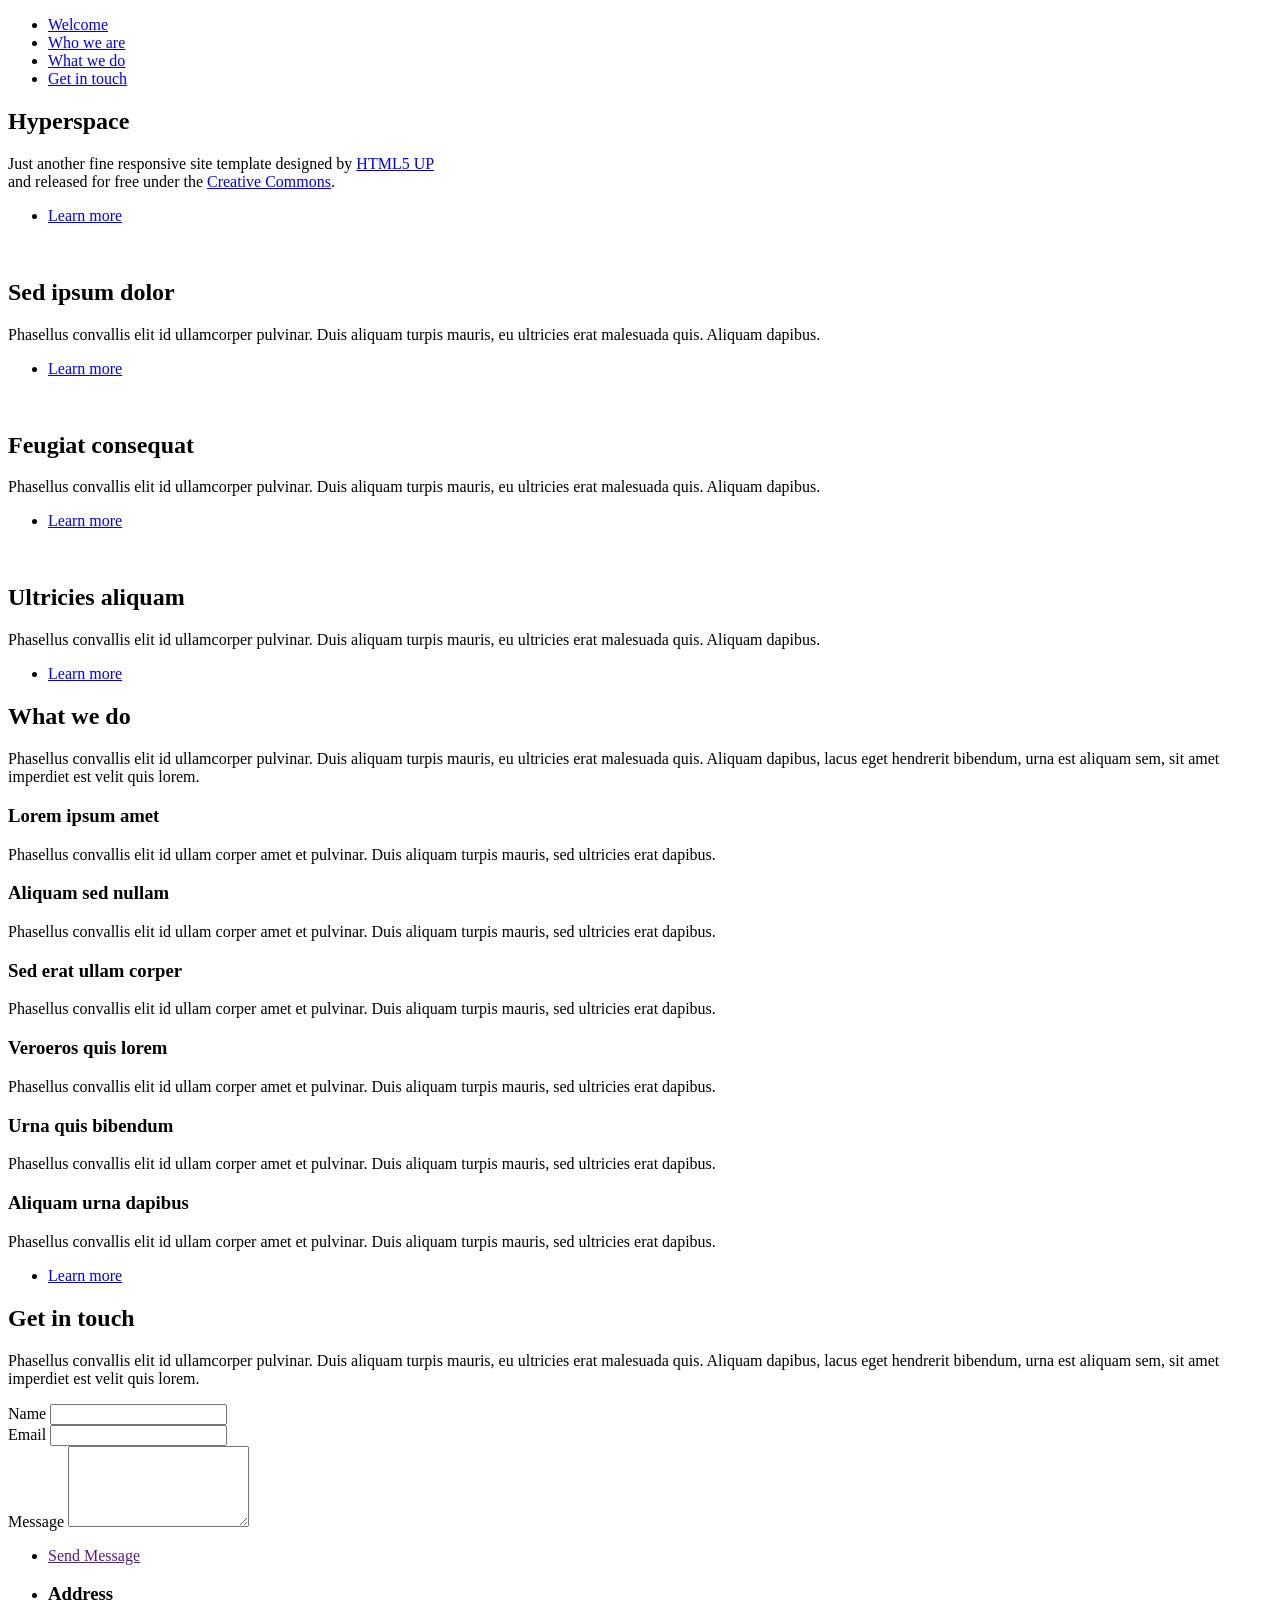
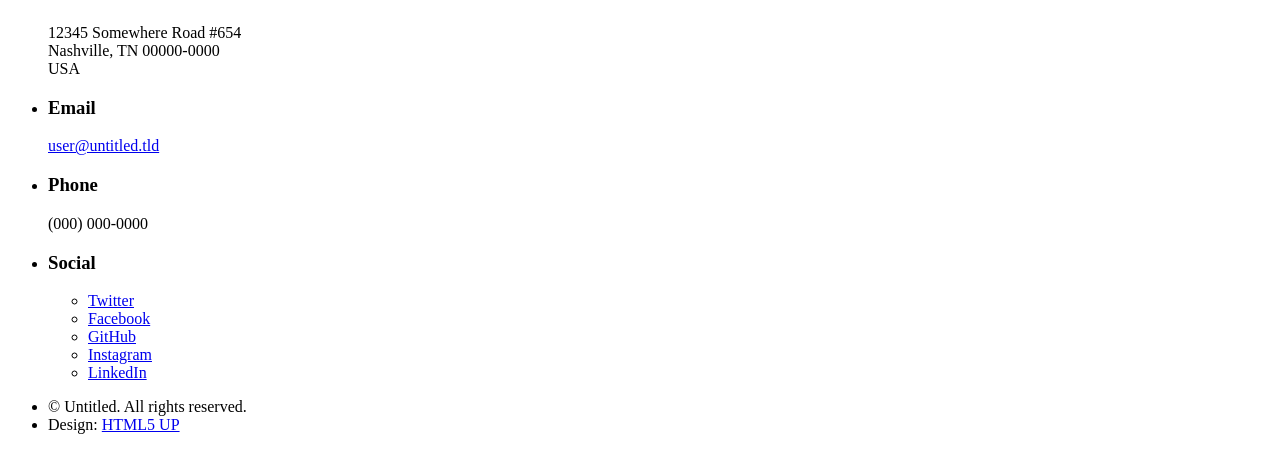
==== index.html @ 4c48b194 "Add files via upload" ====
<!DOCTYPE HTML>
<!--
	Hyperspace by HTML5 UP
	html5up.net | @ajlkn
	Free for personal and commercial use under the CCA 3.0 license (html5up.net/license)
-->
<html>
	<head>
		<title>Hyperspace by HTML5 UP</title>
		<meta charset="utf-8" />
		<meta name="viewport" content="width=device-width, initial-scale=1, user-scalable=no" />
		<link rel="stylesheet" href="assets/css/main.css" />
		<noscript><link rel="stylesheet" href="assets/css/noscript.css" /></noscript>
	</head>
	<body class="is-preload">

		<!-- Sidebar -->
			<section id="sidebar">
				<div class="inner">
					<nav>
						<ul>
							<li><a href="#intro">Welcome</a></li>
							<li><a href="#one">Who we are</a></li>
							<li><a href="#two">What we do</a></li>
							<li><a href="#three">Get in touch</a></li>
						</ul>
					</nav>
				</div>
			</section>

		<!-- Wrapper -->
			<div id="wrapper">

				<!-- Intro -->
					<section id="intro" class="wrapper style1 fullscreen fade-up">
						<div class="inner">
							<h1>Hyperspace</h1>
							<p>Just another fine responsive site template designed by <a href="http://html5up.net">HTML5 UP</a><br />
							and released for free under the <a href="http://html5up.net/license">Creative Commons</a>.</p>
							<ul class="actions">
								<li><a href="#one" class="button scrolly">Learn more</a></li>
							</ul>
						</div>
					</section>

				<!-- One -->
					<section id="one" class="wrapper style2 spotlights">
						<section>
							<a href="#" class="image"><img src="images/pic01.jpg" alt="" data-position="center center" /></a>
							<div class="content">
								<div class="inner">
									<h2>Sed ipsum dolor</h2>
									<p>Phasellus convallis elit id ullamcorper pulvinar. Duis aliquam turpis mauris, eu ultricies erat malesuada quis. Aliquam dapibus.</p>
									<ul class="actions">
										<li><a href="generic.html" class="button">Learn more</a></li>
									</ul>
								</div>
							</div>
						</section>
						<section>
							<a href="#" class="image"><img src="images/pic02.jpg" alt="" data-position="top center" /></a>
							<div class="content">
								<div class="inner">
									<h2>Feugiat consequat</h2>
									<p>Phasellus convallis elit id ullamcorper pulvinar. Duis aliquam turpis mauris, eu ultricies erat malesuada quis. Aliquam dapibus.</p>
									<ul class="actions">
										<li><a href="generic.html" class="button">Learn more</a></li>
									</ul>
								</div>
							</div>
						</section>
						<section>
							<a href="#" class="image"><img src="images/pic03.jpg" alt="" data-position="25% 25%" /></a>
							<div class="content">
								<div class="inner">
									<h2>Ultricies aliquam</h2>
									<p>Phasellus convallis elit id ullamcorper pulvinar. Duis aliquam turpis mauris, eu ultricies erat malesuada quis. Aliquam dapibus.</p>
									<ul class="actions">
										<li><a href="generic.html" class="button">Learn more</a></li>
									</ul>
								</div>
							</div>
						</section>
					</section>

				<!-- Two -->
					<section id="two" class="wrapper style3 fade-up">
						<div class="inner">
							<h2>What we do</h2>
							<p>Phasellus convallis elit id ullamcorper pulvinar. Duis aliquam turpis mauris, eu ultricies erat malesuada quis. Aliquam dapibus, lacus eget hendrerit bibendum, urna est aliquam sem, sit amet imperdiet est velit quis lorem.</p>
							<div class="features">
								<section>
									<span class="icon solid major fa-code"></span>
									<h3>Lorem ipsum amet</h3>
									<p>Phasellus convallis elit id ullam corper amet et pulvinar. Duis aliquam turpis mauris, sed ultricies erat dapibus.</p>
								</section>
								<section>
									<span class="icon solid major fa-lock"></span>
									<h3>Aliquam sed nullam</h3>
									<p>Phasellus convallis elit id ullam corper amet et pulvinar. Duis aliquam turpis mauris, sed ultricies erat dapibus.</p>
								</section>
								<section>
									<span class="icon solid major fa-cog"></span>
									<h3>Sed erat ullam corper</h3>
									<p>Phasellus convallis elit id ullam corper amet et pulvinar. Duis aliquam turpis mauris, sed ultricies erat dapibus.</p>
								</section>
								<section>
									<span class="icon solid major fa-desktop"></span>
									<h3>Veroeros quis lorem</h3>
									<p>Phasellus convallis elit id ullam corper amet et pulvinar. Duis aliquam turpis mauris, sed ultricies erat dapibus.</p>
								</section>
								<section>
									<span class="icon solid major fa-link"></span>
									<h3>Urna quis bibendum</h3>
									<p>Phasellus convallis elit id ullam corper amet et pulvinar. Duis aliquam turpis mauris, sed ultricies erat dapibus.</p>
								</section>
								<section>
									<span class="icon major fa-gem"></span>
									<h3>Aliquam urna dapibus</h3>
									<p>Phasellus convallis elit id ullam corper amet et pulvinar. Duis aliquam turpis mauris, sed ultricies erat dapibus.</p>
								</section>
							</div>
							<ul class="actions">
								<li><a href="generic.html" class="button">Learn more</a></li>
							</ul>
						</div>
					</section>

				<!-- Three -->
					<section id="three" class="wrapper style1 fade-up">
						<div class="inner">
							<h2>Get in touch</h2>
							<p>Phasellus convallis elit id ullamcorper pulvinar. Duis aliquam turpis mauris, eu ultricies erat malesuada quis. Aliquam dapibus, lacus eget hendrerit bibendum, urna est aliquam sem, sit amet imperdiet est velit quis lorem.</p>
							<div class="split style1">
								<section>
									<form method="post" action="#">
										<div class="fields">
											<div class="field half">
												<label for="name">Name</label>
												<input type="text" name="name" id="name" />
											</div>
											<div class="field half">
												<label for="email">Email</label>
												<input type="text" name="email" id="email" />
											</div>
											<div class="field">
												<label for="message">Message</label>
												<textarea name="message" id="message" rows="5"></textarea>
											</div>
										</div>
										<ul class="actions">
											<li><a href="" class="button submit">Send Message</a></li>
										</ul>
									</form>
								</section>
								<section>
									<ul class="contact">
										<li>
											<h3>Address</h3>
											<span>12345 Somewhere Road #654<br />
											Nashville, TN 00000-0000<br />
											USA</span>
										</li>
										<li>
											<h3>Email</h3>
											<a href="#">user@untitled.tld</a>
										</li>
										<li>
											<h3>Phone</h3>
											<span>(000) 000-0000</span>
										</li>
										<li>
											<h3>Social</h3>
											<ul class="icons">
												<li><a href="#" class="icon brands fa-twitter"><span class="label">Twitter</span></a></li>
												<li><a href="#" class="icon brands fa-facebook-f"><span class="label">Facebook</span></a></li>
												<li><a href="#" class="icon brands fa-github"><span class="label">GitHub</span></a></li>
												<li><a href="#" class="icon brands fa-instagram"><span class="label">Instagram</span></a></li>
												<li><a href="#" class="icon brands fa-linkedin-in"><span class="label">LinkedIn</span></a></li>
											</ul>
										</li>
									</ul>
								</section>
							</div>
						</div>
					</section>

			</div>

		<!-- Footer -->
			<footer id="footer" class="wrapper style1-alt">
				<div class="inner">
					<ul class="menu">
						<li>&copy; Untitled. All rights reserved.</li><li>Design: <a href="http://html5up.net">HTML5 UP</a></li>
					</ul>
				</div>
			</footer>

		<!-- Scripts -->
			<script src="assets/js/jquery.min.js"></script>
			<script src="assets/js/jquery.scrollex.min.js"></script>
			<script src="assets/js/jquery.scrolly.min.js"></script>
			<script src="assets/js/browser.min.js"></script>
			<script src="assets/js/breakpoints.min.js"></script>
			<script src="assets/js/util.js"></script>
			<script src="assets/js/main.js"></script>

	</body>
</html>
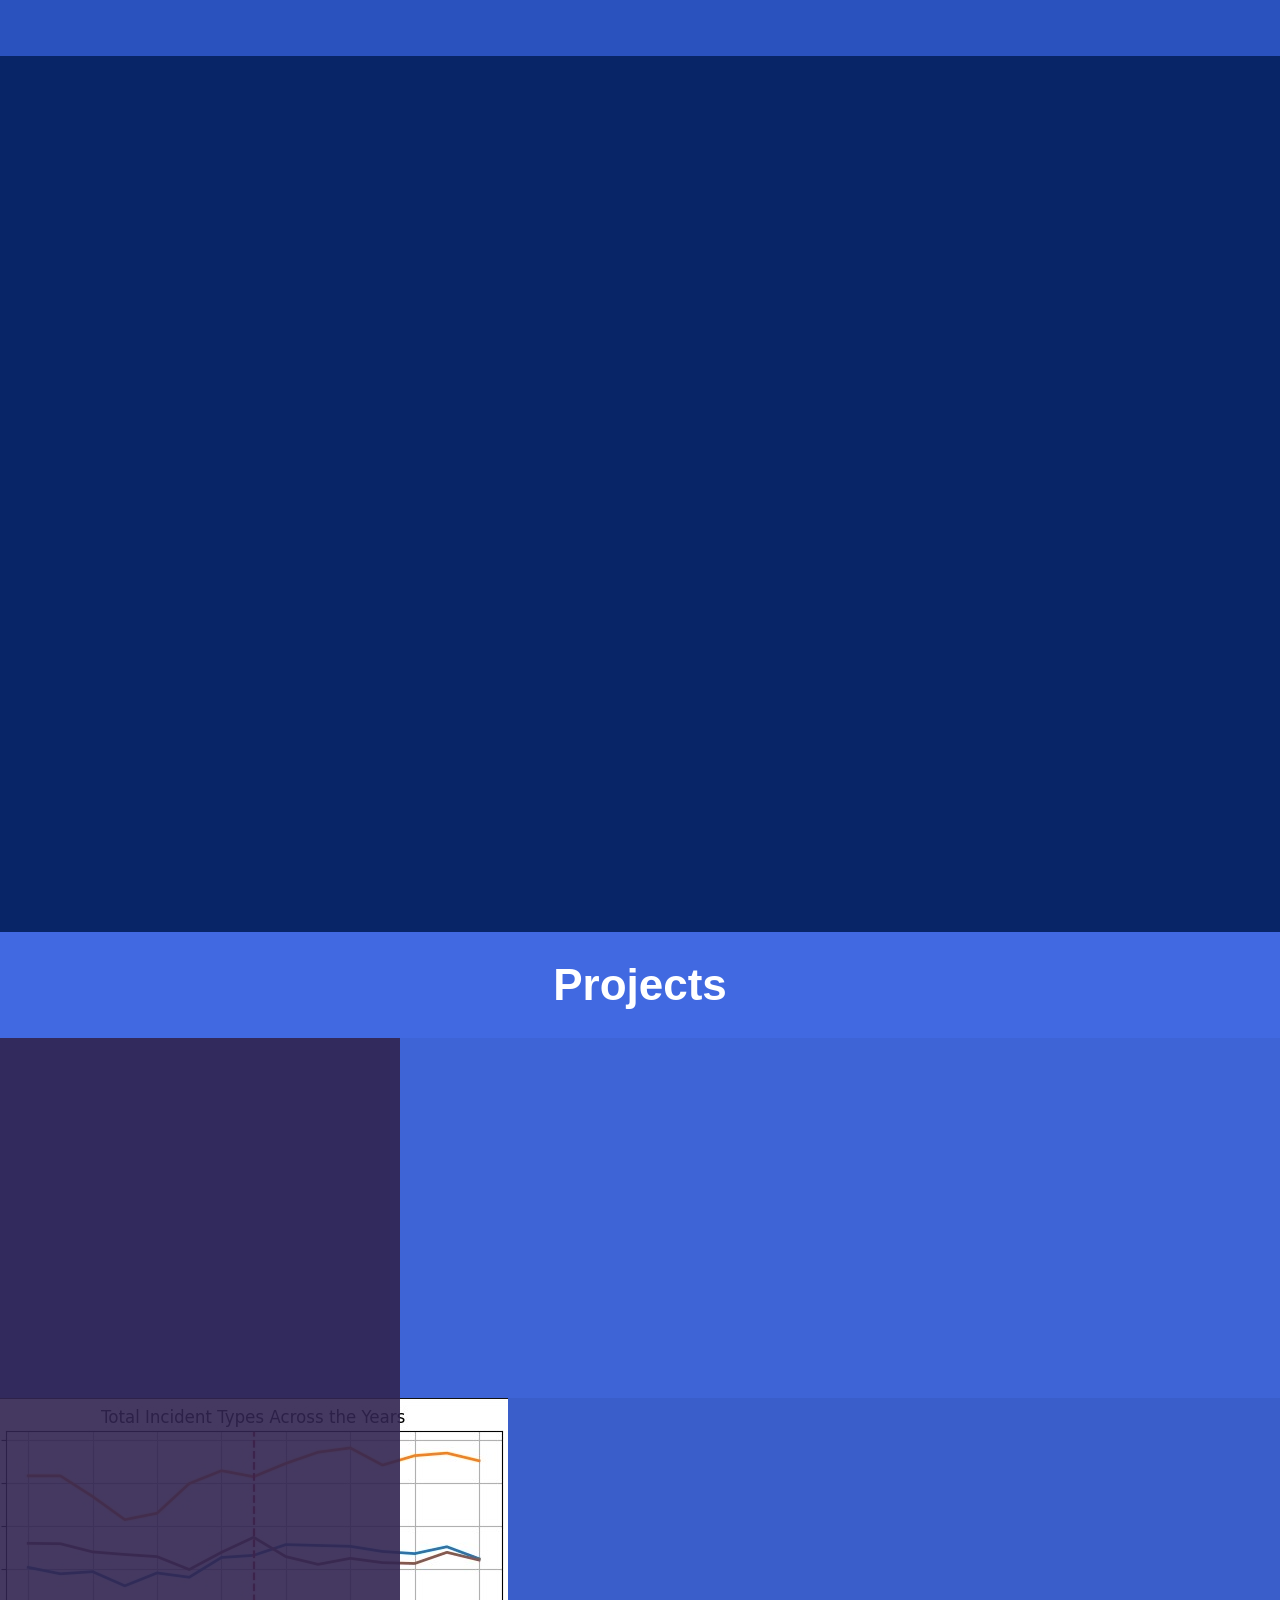
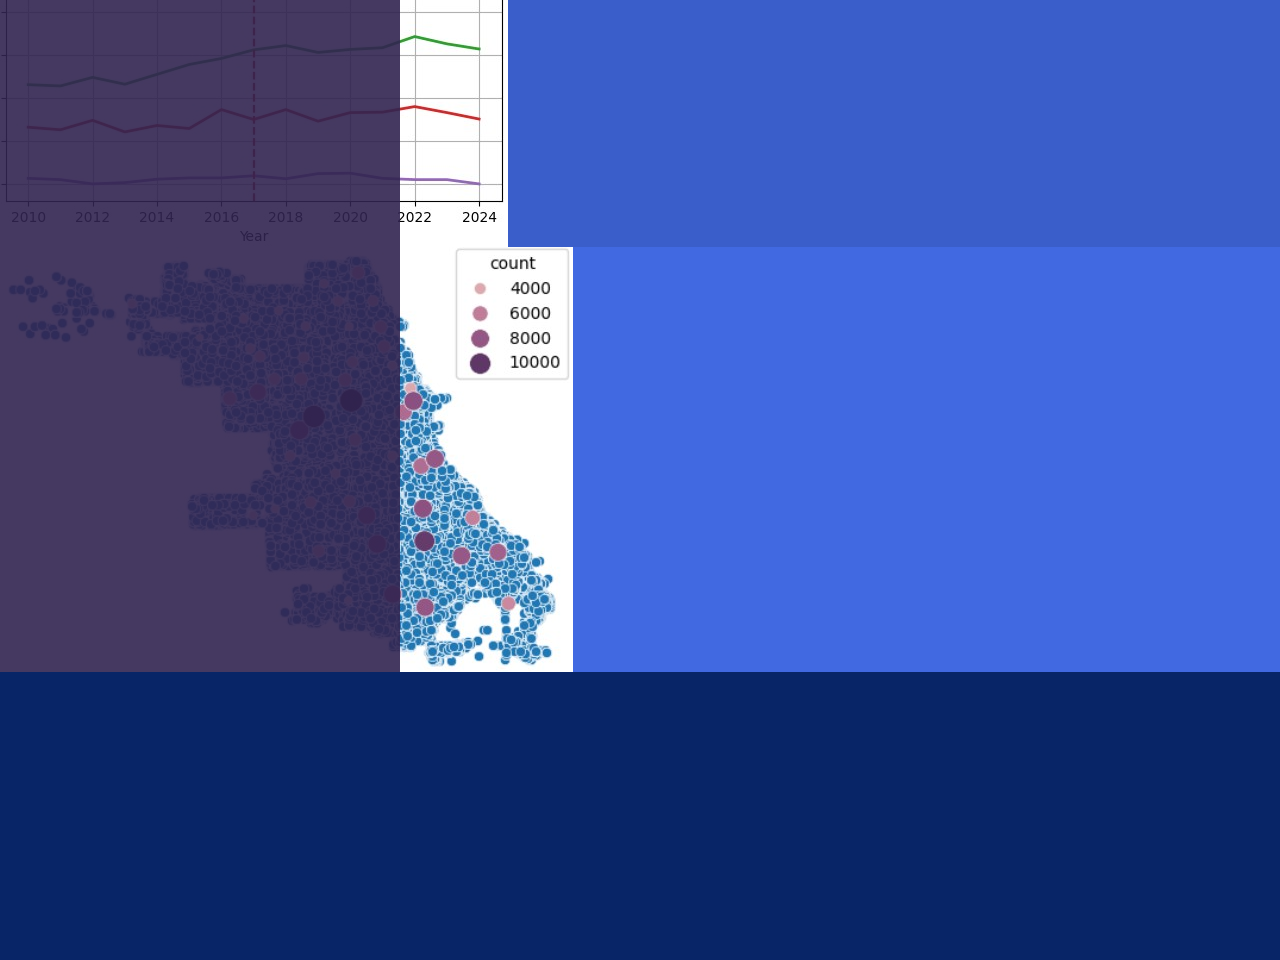
==== commit a4cb53a8: "version 1.0 - basic incomplete entries, finished with the overall layout and color scheme of the web" ====
--- a/index.html
+++ b/index.html
@@ -6,7 +6,7 @@
 -->
 <html>
 	<head>
-		<title>Hyperspace by HTML5 UP</title>
+		<title>Angel Moreno</title>
 		<meta charset="utf-8" />
 		<meta name="viewport" content="width=device-width, initial-scale=1, user-scalable=no" />
 		<link rel="stylesheet" href="assets/css/main.css" />
@@ -19,10 +19,9 @@
 				<div class="inner">
 					<nav>
 						<ul>
-							<li><a href="#intro">Welcome</a></li>
-							<li><a href="#one">Who we are</a></li>
-							<li><a href="#two">What we do</a></li>
-							<li><a href="#three">Get in touch</a></li>
+							<li><a href="#intro">About Me</a></li>
+							<li><a href="#one">Projects</a></li>
+							<li><a href="#three">Let's Connect!</a></li>
 						</ul>
 					</nav>
 				</div>
@@ -34,151 +33,80 @@
 				<!-- Intro -->
 					<section id="intro" class="wrapper style1 fullscreen fade-up">
 						<div class="inner">
-							<h1>Hyperspace</h1>
-							<p>Just another fine responsive site template designed by <a href="http://html5up.net">HTML5 UP</a><br />
-							and released for free under the <a href="http://html5up.net/license">Creative Commons</a>.</p>
+							<h1>Hello! I'm Angel Moreno.</h1>
+							<h2>Welcome to my page -- I am currently working on this website!</h2> 
+							<p>I am a current Sophomore studying statistics and computer science at the <b>University of Illinois at Urbana-Champaign</b>. 
+								Here, you can view my <b>past projects</b>, <b>ongoing work</b>, and more <b>about me</b>.
+							<br>To be frank, I decided to launch this website to push myself to work on projects in my free time, as well as for the fun of it. 
+								Nonetheless, this will be the centralized place where I keep all my data science related work.</br>
+							</p>
+							<h2>Why data science?</h2>
+							<p>
+								I first began coding during my Sophomore year of high school.
+								I greatly enjoyed the problem-solving aspect of things and watching my code execute line-by-line.
+								During my Junior year of high school, I explored a bit of website and game development, trying to find a field to hone into.
+								However, the first real step towards data science was during the summer of 2023, after I completed an introductory data science course at Discovery Partners Institute's Digital Scholar program.
+								I immediately became immersed in the decision-making aspect of data science, as well as the beautiful visualizations I was able to make with just a few lines of code.
+								Currently, I am a <b>research and development</b> intern at <b>Discovery Partners Institute</b> (full circle moment) working at the intersection of <b>public health</b> and <b>data science</b>. 
+								I have greatly enjoyed learning to think analytically and computationally about public health problems. 
+							</p>
 							<ul class="actions">
-								<li><a href="#one" class="button scrolly">Learn more</a></li>
+								<li><a href="#one" class="button scrolly">View Projects</a></li>
 							</ul>
 						</div>
 					</section>
 
 				<!-- One -->
 					<section id="one" class="wrapper style2 spotlights">
+						<h1 class="pprojects">Projects</h1>
 						<section>
 							<a href="#" class="image"><img src="images/pic01.jpg" alt="" data-position="center center" /></a>
 							<div class="content">
 								<div class="inner">
-									<h2>Sed ipsum dolor</h2>
-									<p>Phasellus convallis elit id ullamcorper pulvinar. Duis aliquam turpis mauris, eu ultricies erat malesuada quis. Aliquam dapibus.</p>
+									<h2>Migratory Bird Hotspot Analysis - Predictive Analytics</h2>
+									<p>Approaching H5N1 risk modeling.</p>
 									<ul class="actions">
-										<li><a href="generic.html" class="button">Learn more</a></li>
+										<li><a href="project_03.html" class="button">Learn more</a></li>
 									</ul>
 								</div>
 							</div>
 						</section>
 						<section>
-							<a href="#" class="image"><img src="images/pic02.jpg" alt="" data-position="top center" /></a>
+							<a href="#" class="image"><img src="images/crimes_over_years_proj2.jpg" alt="" data-position="top center" /></a>
 							<div class="content">
 								<div class="inner">
-									<h2>Feugiat consequat</h2>
-									<p>Phasellus convallis elit id ullamcorper pulvinar. Duis aliquam turpis mauris, eu ultricies erat malesuada quis. Aliquam dapibus.</p>
+									<h2>Chicago ShotSpotter Analysis - Hypothesis Testing</h2>
+									<p>A deeper dive into ShotSpotter technology effectiveness, from a 14-year time frame of crime data. </p>
 									<ul class="actions">
-										<li><a href="generic.html" class="button">Learn more</a></li>
+										<li><a href="project_02.html" class="button">Learn more</a></li>
 									</ul>
 								</div>
 							</div>
 						</section>
 						<section>
-							<a href="#" class="image"><img src="images/pic03.jpg" alt="" data-position="25% 25%" /></a>
+							<a href="project_01.html" class="image"><img src="images/chicago_crime_thumbnail.jpg" alt="" data-position="95%" /></a>
 							<div class="content">
 								<div class="inner">
-									<h2>Ultricies aliquam</h2>
-									<p>Phasellus convallis elit id ullamcorper pulvinar. Duis aliquam turpis mauris, eu ultricies erat malesuada quis. Aliquam dapibus.</p>
+									<h2>Chicago Crime - EDA & Hypothesis Testing</h2>
+									<p>Exploratory data analysis on a year-long time frame of Chicago crime data, in which I explore crime related temporal patterns and crime rate differences between geographic areas.</p>
 									<ul class="actions">
-										<li><a href="generic.html" class="button">Learn more</a></li>
+										<li><a href="project_01.html" class="button">Learn more</a></li>
 									</ul>
 								</div>
 							</div>
 						</section>
 					</section>
 
-				<!-- Two -->
-					<section id="two" class="wrapper style3 fade-up">
-						<div class="inner">
-							<h2>What we do</h2>
-							<p>Phasellus convallis elit id ullamcorper pulvinar. Duis aliquam turpis mauris, eu ultricies erat malesuada quis. Aliquam dapibus, lacus eget hendrerit bibendum, urna est aliquam sem, sit amet imperdiet est velit quis lorem.</p>
-							<div class="features">
-								<section>
-									<span class="icon solid major fa-code"></span>
-									<h3>Lorem ipsum amet</h3>
-									<p>Phasellus convallis elit id ullam corper amet et pulvinar. Duis aliquam turpis mauris, sed ultricies erat dapibus.</p>
-								</section>
-								<section>
-									<span class="icon solid major fa-lock"></span>
-									<h3>Aliquam sed nullam</h3>
-									<p>Phasellus convallis elit id ullam corper amet et pulvinar. Duis aliquam turpis mauris, sed ultricies erat dapibus.</p>
-								</section>
-								<section>
-									<span class="icon solid major fa-cog"></span>
-									<h3>Sed erat ullam corper</h3>
-									<p>Phasellus convallis elit id ullam corper amet et pulvinar. Duis aliquam turpis mauris, sed ultricies erat dapibus.</p>
-								</section>
-								<section>
-									<span class="icon solid major fa-desktop"></span>
-									<h3>Veroeros quis lorem</h3>
-									<p>Phasellus convallis elit id ullam corper amet et pulvinar. Duis aliquam turpis mauris, sed ultricies erat dapibus.</p>
-								</section>
-								<section>
-									<span class="icon solid major fa-link"></span>
-									<h3>Urna quis bibendum</h3>
-									<p>Phasellus convallis elit id ullam corper amet et pulvinar. Duis aliquam turpis mauris, sed ultricies erat dapibus.</p>
-								</section>
-								<section>
-									<span class="icon major fa-gem"></span>
-									<h3>Aliquam urna dapibus</h3>
-									<p>Phasellus convallis elit id ullam corper amet et pulvinar. Duis aliquam turpis mauris, sed ultricies erat dapibus.</p>
-								</section>
-							</div>
-							<ul class="actions">
-								<li><a href="generic.html" class="button">Learn more</a></li>
-							</ul>
-						</div>
-					</section>
-
-				<!-- Three -->
+				<!-- Three (just connect page) -->
 					<section id="three" class="wrapper style1 fade-up">
 						<div class="inner">
-							<h2>Get in touch</h2>
-							<p>Phasellus convallis elit id ullamcorper pulvinar. Duis aliquam turpis mauris, eu ultricies erat malesuada quis. Aliquam dapibus, lacus eget hendrerit bibendum, urna est aliquam sem, sit amet imperdiet est velit quis lorem.</p>
-							<div class="split style1">
+							<h2>Let's Connect!</h2>
+							<p>Feel free to connect with me on LinkedIn, or follow me on GitHub.</p>
+							<div>
 								<section>
-									<form method="post" action="#">
-										<div class="fields">
-											<div class="field half">
-												<label for="name">Name</label>
-												<input type="text" name="name" id="name" />
-											</div>
-											<div class="field half">
-												<label for="email">Email</label>
-												<input type="text" name="email" id="email" />
-											</div>
-											<div class="field">
-												<label for="message">Message</label>
-												<textarea name="message" id="message" rows="5"></textarea>
-											</div>
-										</div>
-										<ul class="actions">
-											<li><a href="" class="button submit">Send Message</a></li>
-										</ul>
-									</form>
-								</section>
-								<section>
-									<ul class="contact">
-										<li>
-											<h3>Address</h3>
-											<span>12345 Somewhere Road #654<br />
-											Nashville, TN 00000-0000<br />
-											USA</span>
-										</li>
-										<li>
-											<h3>Email</h3>
-											<a href="#">user@untitled.tld</a>
-										</li>
-										<li>
-											<h3>Phone</h3>
-											<span>(000) 000-0000</span>
-										</li>
-										<li>
-											<h3>Social</h3>
-											<ul class="icons">
-												<li><a href="#" class="icon brands fa-twitter"><span class="label">Twitter</span></a></li>
-												<li><a href="#" class="icon brands fa-facebook-f"><span class="label">Facebook</span></a></li>
-												<li><a href="#" class="icon brands fa-github"><span class="label">GitHub</span></a></li>
-												<li><a href="#" class="icon brands fa-instagram"><span class="label">Instagram</span></a></li>
-												<li><a href="#" class="icon brands fa-linkedin-in"><span class="label">LinkedIn</span></a></li>
-											</ul>
-										</li>
+									<ul class="icons">
+										<li><a href="https://github.com/Amoreno73" class="icon brands fa-github"><span class="label">GitHub</span></a></li>
+										<li><a href="https://www.linkedin.com/in/angel-moreno-ba1252282/" class="icon brands fa-linkedin-in"><span class="label">LinkedIn</span></a></li>
 									</ul>
 								</section>
 							</div>
@@ -186,15 +114,6 @@
 					</section>
 
 			</div>
-
-		<!-- Footer -->
-			<footer id="footer" class="wrapper style1-alt">
-				<div class="inner">
-					<ul class="menu">
-						<li>&copy; Untitled. All rights reserved.</li><li>Design: <a href="http://html5up.net">HTML5 UP</a></li>
-					</ul>
-				</div>
-			</footer>
 
 		<!-- Scripts -->
 			<script src="assets/js/jquery.min.js"></script>
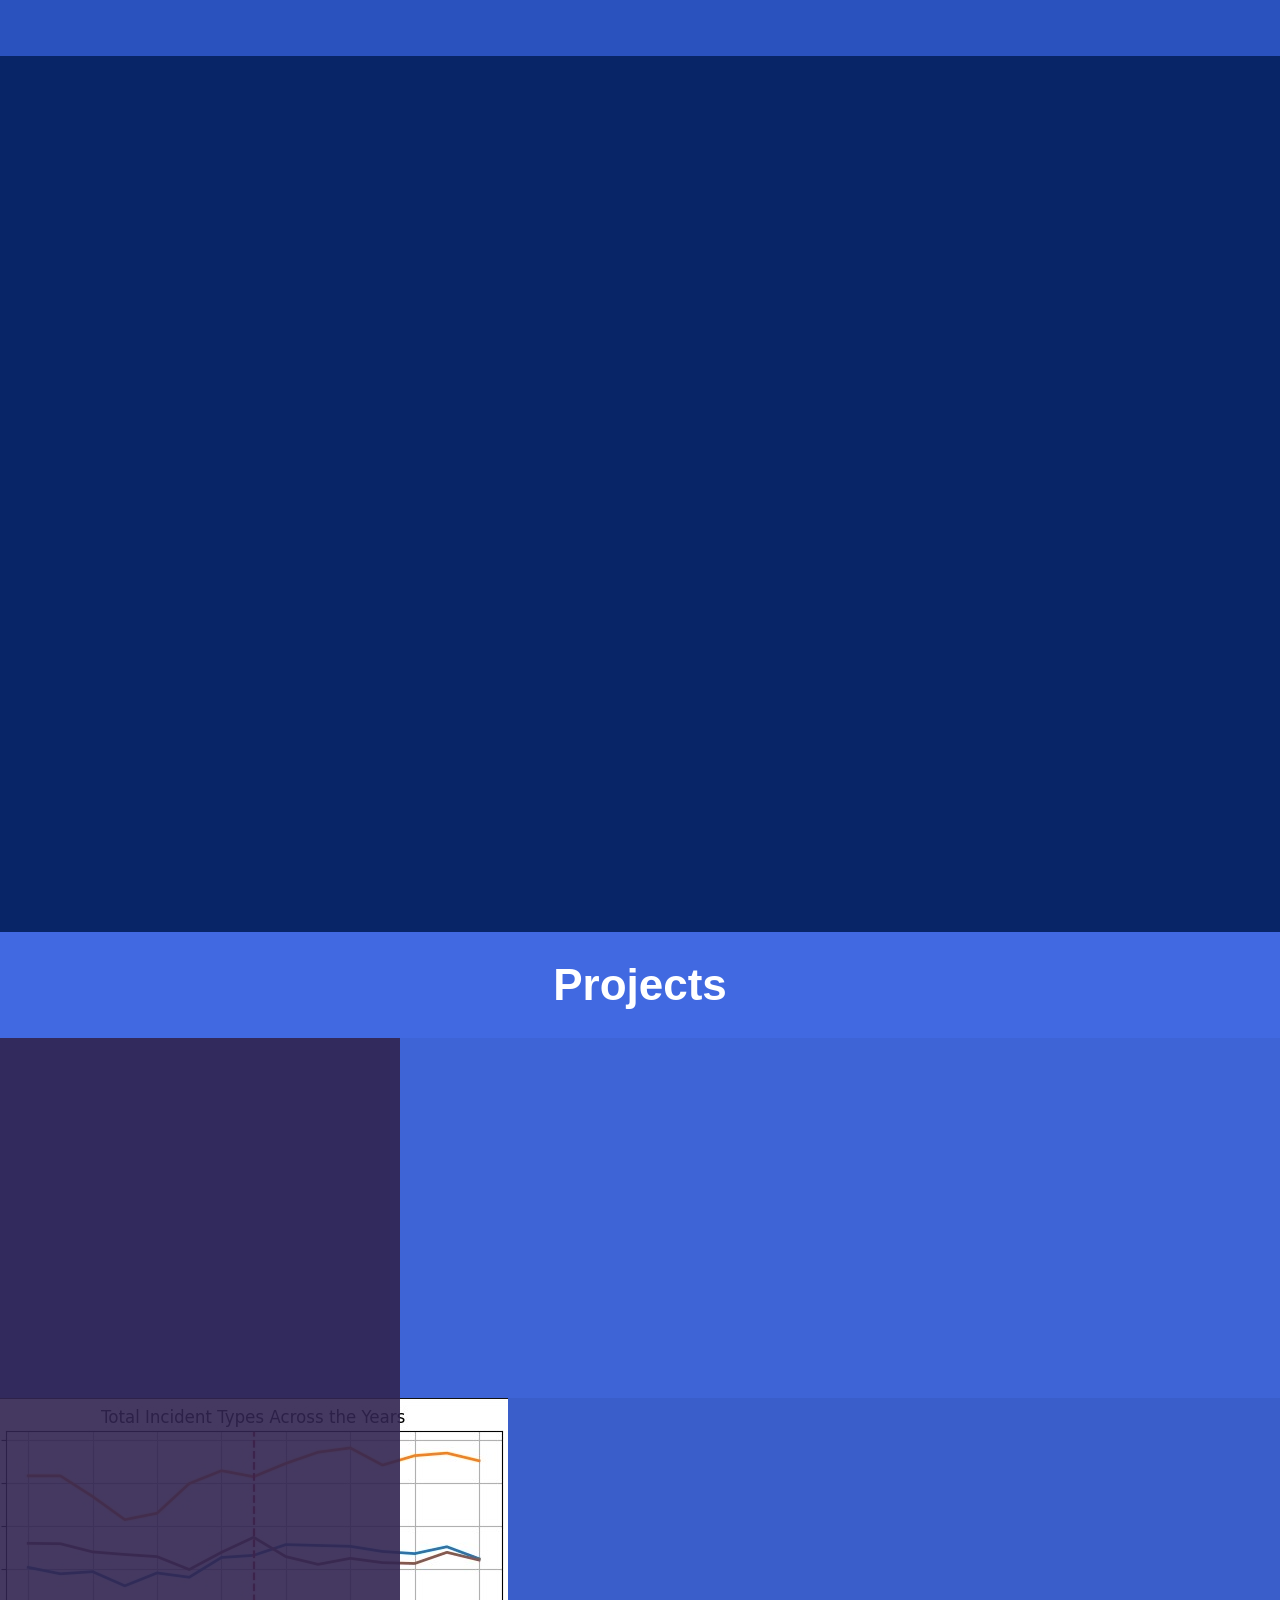
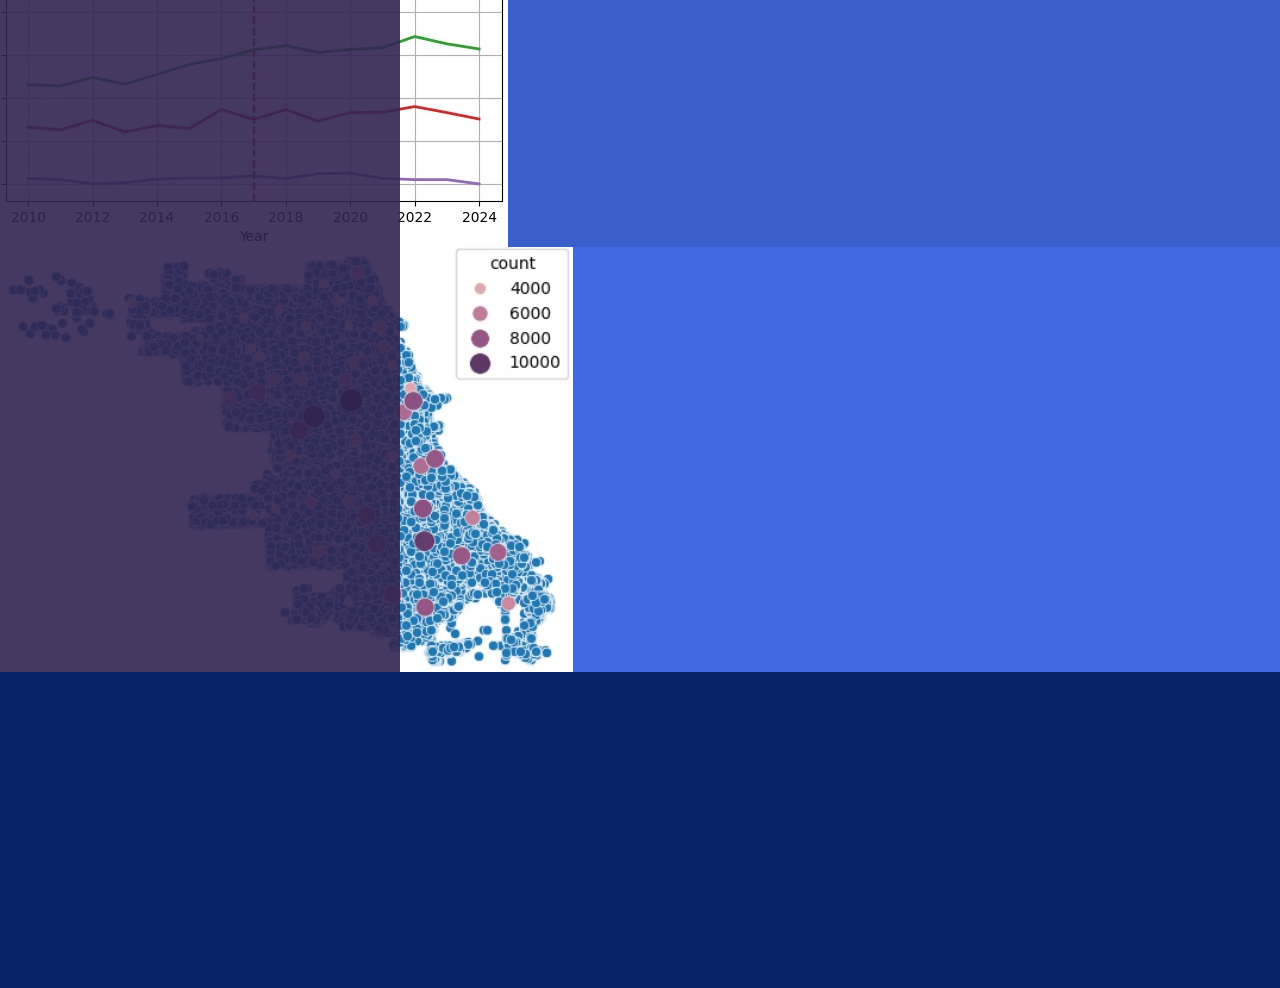
==== commit cb3c9a87: "resume" ====
--- a/index.html
+++ b/index.html
@@ -102,6 +102,7 @@
 						<div class="inner">
 							<h2>Let's Connect!</h2>
 							<p>Feel free to connect with me on LinkedIn, or follow me on GitHub.</p>
+							<a href="https://drive.google.com/file/d/1iTN6YEAeLcNHpLe73DXKr4Hg6KRRaw0v/view?usp=drive_link">Resume</a>
 							<div>
 								<section>
 									<ul class="icons">
@@ -112,7 +113,6 @@
 							</div>
 						</div>
 					</section>
-
 			</div>
 
 		<!-- Scripts -->
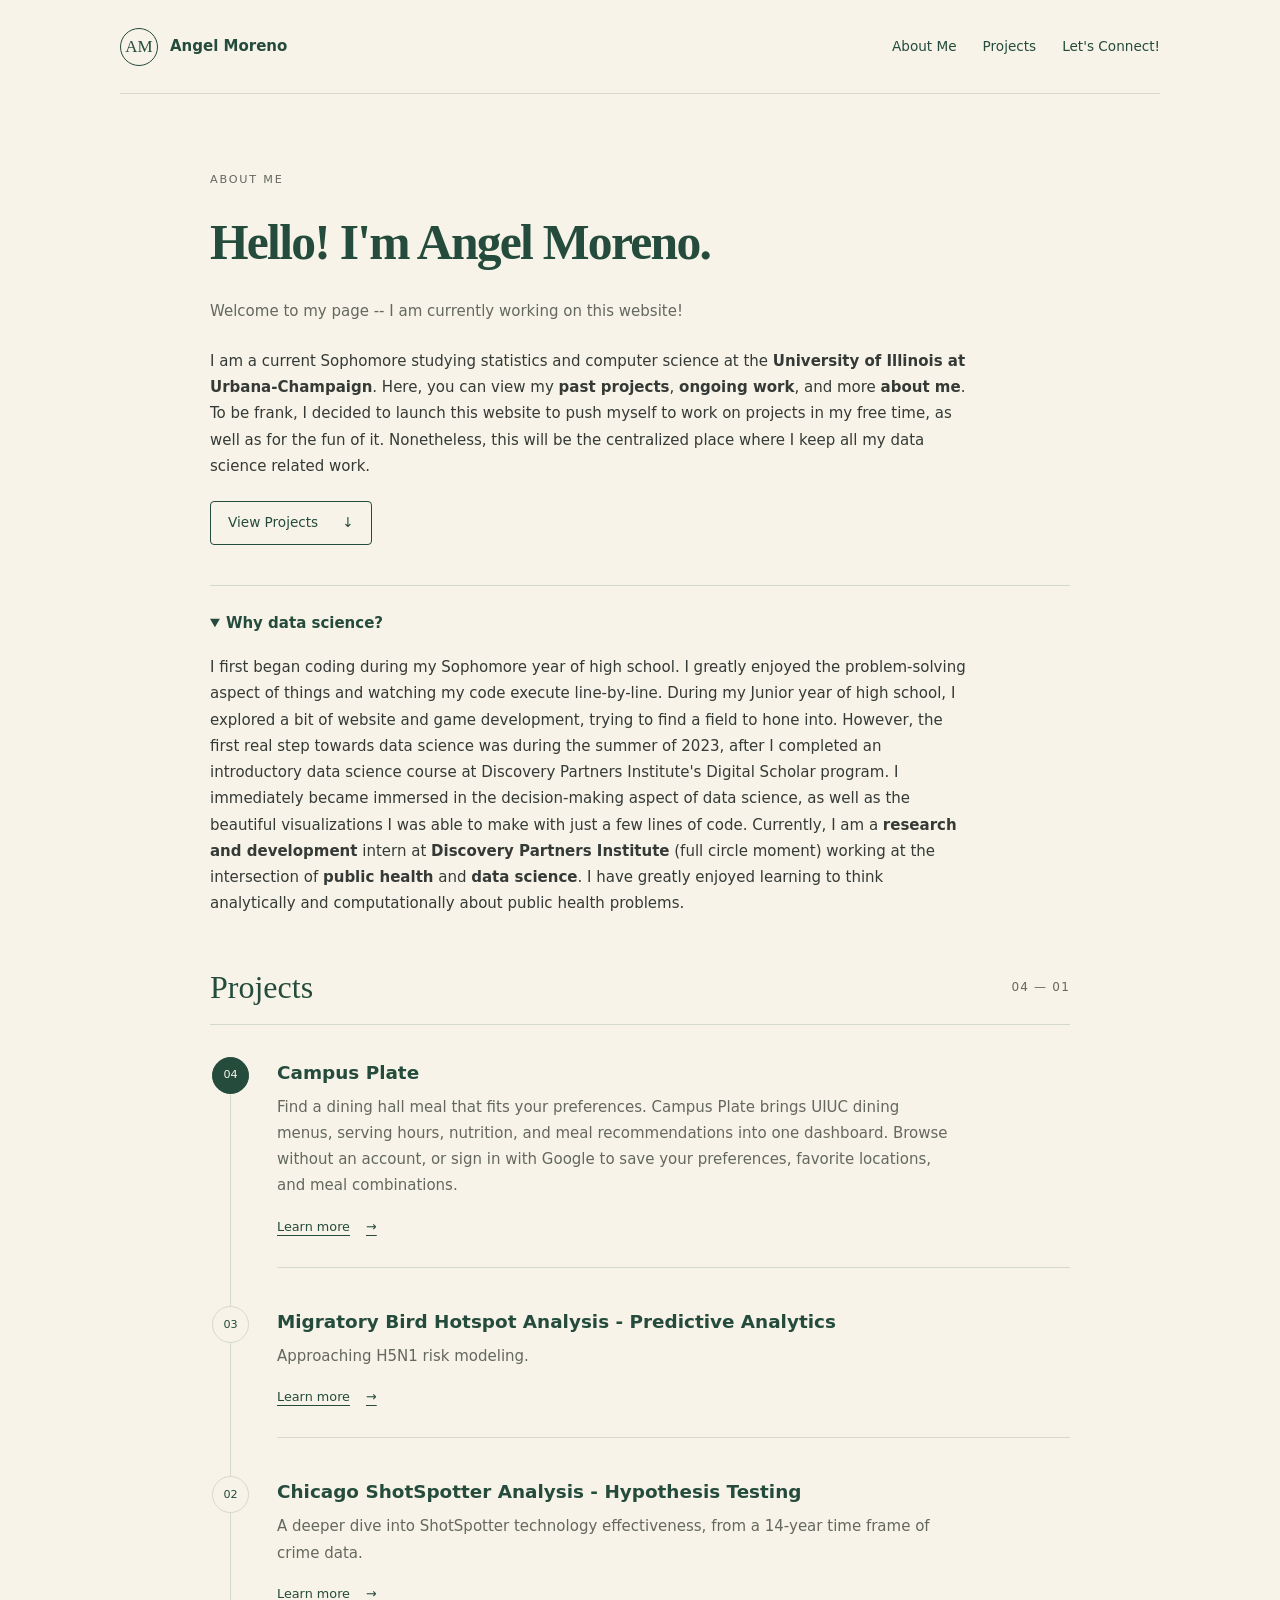
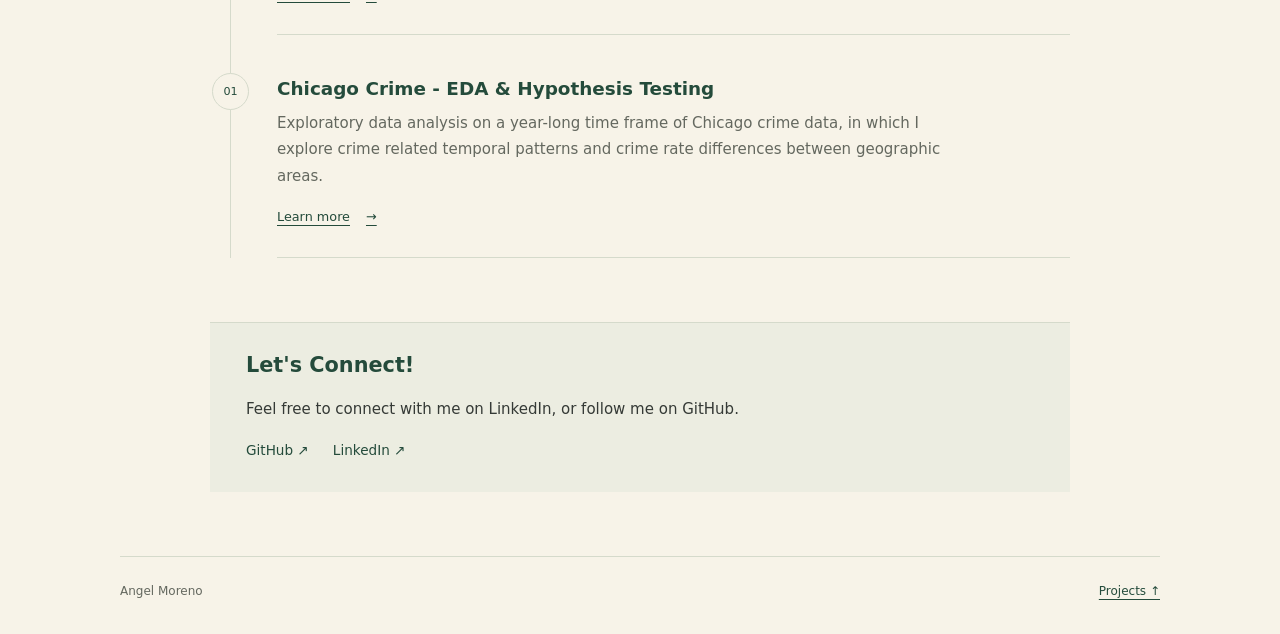
==== commit 21e313be: "website overhaul" ====
--- a/index.html
+++ b/index.html
@@ -1,128 +1,78 @@
-<!DOCTYPE HTML>
-<!--
-	Hyperspace by HTML5 UP
-	html5up.net | @ajlkn
-	Free for personal and commercial use under the CCA 3.0 license (html5up.net/license)
--->
-<html>
-	<head>
-		<title>Angel Moreno</title>
-		<meta charset="utf-8" />
-		<meta name="viewport" content="width=device-width, initial-scale=1, user-scalable=no" />
-		<link rel="stylesheet" href="assets/css/main.css" />
-		<noscript><link rel="stylesheet" href="assets/css/noscript.css" /></noscript>
-	</head>
-	<body class="is-preload">
-
-		<!-- Sidebar -->
-			<section id="sidebar">
-				<div class="inner">
-					<nav>
-						<ul>
-							<li><a href="#intro">About Me</a></li>
-							<li><a href="#one">Projects</a></li>
-							<li><a href="#three">Let's Connect!</a></li>
-						</ul>
-					</nav>
-				</div>
-			</section>
-
-		<!-- Wrapper -->
-			<div id="wrapper">
-
-				<!-- Intro -->
-					<section id="intro" class="wrapper style1 fullscreen fade-up">
-						<div class="inner">
-							<h1>Hello! I'm Angel Moreno.</h1>
-							<h2>Welcome to my page -- I am currently working on this website!</h2> 
-							<p>I am a current Sophomore studying statistics and computer science at the <b>University of Illinois at Urbana-Champaign</b>. 
-								Here, you can view my <b>past projects</b>, <b>ongoing work</b>, and more <b>about me</b>.
-							<br>To be frank, I decided to launch this website to push myself to work on projects in my free time, as well as for the fun of it. 
-								Nonetheless, this will be the centralized place where I keep all my data science related work.</br>
-							</p>
-							<h2>Why data science?</h2>
-							<p>
-								I first began coding during my Sophomore year of high school.
-								I greatly enjoyed the problem-solving aspect of things and watching my code execute line-by-line.
-								During my Junior year of high school, I explored a bit of website and game development, trying to find a field to hone into.
-								However, the first real step towards data science was during the summer of 2023, after I completed an introductory data science course at Discovery Partners Institute's Digital Scholar program.
-								I immediately became immersed in the decision-making aspect of data science, as well as the beautiful visualizations I was able to make with just a few lines of code.
-								Currently, I am a <b>research and development</b> intern at <b>Discovery Partners Institute</b> (full circle moment) working at the intersection of <b>public health</b> and <b>data science</b>. 
-								I have greatly enjoyed learning to think analytically and computationally about public health problems. 
-							</p>
-							<ul class="actions">
-								<li><a href="#one" class="button scrolly">View Projects</a></li>
-							</ul>
-						</div>
-					</section>
-
-				<!-- One -->
-					<section id="one" class="wrapper style2 spotlights">
-						<h1 class="pprojects">Projects</h1>
-						<section>
-							<a href="#" class="image"><img src="images/pic01.jpg" alt="" data-position="center center" /></a>
-							<div class="content">
-								<div class="inner">
-									<h2>Migratory Bird Hotspot Analysis - Predictive Analytics</h2>
-									<p>Approaching H5N1 risk modeling.</p>
-									<ul class="actions">
-										<li><a href="project_03.html" class="button">Learn more</a></li>
-									</ul>
-								</div>
-							</div>
-						</section>
-						<section>
-							<a href="#" class="image"><img src="images/crimes_over_years_proj2.jpg" alt="" data-position="top center" /></a>
-							<div class="content">
-								<div class="inner">
-									<h2>Chicago ShotSpotter Analysis - Hypothesis Testing</h2>
-									<p>A deeper dive into ShotSpotter technology effectiveness, from a 14-year time frame of crime data. </p>
-									<ul class="actions">
-										<li><a href="project_02.html" class="button">Learn more</a></li>
-									</ul>
-								</div>
-							</div>
-						</section>
-						<section>
-							<a href="project_01.html" class="image"><img src="images/chicago_crime_thumbnail.jpg" alt="" data-position="95%" /></a>
-							<div class="content">
-								<div class="inner">
-									<h2>Chicago Crime - EDA & Hypothesis Testing</h2>
-									<p>Exploratory data analysis on a year-long time frame of Chicago crime data, in which I explore crime related temporal patterns and crime rate differences between geographic areas.</p>
-									<ul class="actions">
-										<li><a href="project_01.html" class="button">Learn more</a></li>
-									</ul>
-								</div>
-							</div>
-						</section>
-					</section>
-
-				<!-- Three (just connect page) -->
-					<section id="three" class="wrapper style1 fade-up">
-						<div class="inner">
-							<h2>Let's Connect!</h2>
-							<p>Feel free to connect with me on LinkedIn, or follow me on GitHub.</p>
-							<a href="https://drive.google.com/file/d/1iTN6YEAeLcNHpLe73DXKr4Hg6KRRaw0v/view?usp=drive_link">Resume</a>
-							<div>
-								<section>
-									<ul class="icons">
-										<li><a href="https://github.com/Amoreno73" class="icon brands fa-github"><span class="label">GitHub</span></a></li>
-										<li><a href="https://www.linkedin.com/in/angel-moreno-ba1252282/" class="icon brands fa-linkedin-in"><span class="label">LinkedIn</span></a></li>
-									</ul>
-								</section>
-							</div>
-						</div>
-					</section>
-			</div>
-
-		<!-- Scripts -->
-			<script src="assets/js/jquery.min.js"></script>
-			<script src="assets/js/jquery.scrollex.min.js"></script>
-			<script src="assets/js/jquery.scrolly.min.js"></script>
-			<script src="assets/js/browser.min.js"></script>
-			<script src="assets/js/breakpoints.min.js"></script>
-			<script src="assets/js/util.js"></script>
-			<script src="assets/js/main.js"></script>
-
-	</body>
-</html>+<!doctype html>
+<html lang="en">
+<head>
+    <meta charset="utf-8">
+    <meta name="viewport" content="width=device-width, initial-scale=1">
+    <meta name="theme-color" content="#f7f3e8">
+    <title>Angel Moreno</title>
+    <link rel="icon" type="image/svg+xml" href="assets/favicon.svg">
+    <link rel="stylesheet" href="assets/css/main.css">
+</head>
+<body>
+    <a class="skip-link" href="#main">Skip to content</a>
+    <header class="site-header">
+        <a class="brand" href="index.html" aria-label="Angel Moreno home"><span aria-hidden="true">AM</span> Angel Moreno</a>
+        <nav aria-label="Main navigation"><a href="#intro">About Me</a><a href="#one">Projects</a><a href="#three">Let's Connect!</a></nav>
+    </header>
+    <main id="main" class="home">
+        <section id="intro" aria-labelledby="intro-title">
+            <p class="eyebrow">About Me</p>
+            <h1 id="intro-title">Hello! I'm Angel Moreno.</h1>
+            <h2>Welcome to my page -- I am currently working on this website!</h2>
+            <p>I am a current Sophomore studying statistics and computer science at the <b>University of Illinois at Urbana-Champaign</b>. Here, you can view my <b>past projects</b>, <b>ongoing work</b>, and more <b>about me</b>. <br/>To be frank, I decided to launch this website to push myself to work on projects in my free time, as well as for the fun of it. Nonetheless, this will be the centralized place where I keep all my data science related work. </p>
+            <a class="button" href="#one">View Projects <span aria-hidden="true">&darr;</span></a>
+            <details class="about-details" open>
+                <summary>Why data science?</summary>
+                <p> I first began coding during my Sophomore year of high school. I greatly enjoyed the problem-solving aspect of things and watching my code execute line-by-line. During my Junior year of high school, I explored a bit of website and game development, trying to find a field to hone into. However, the first real step towards data science was during the summer of 2023, after I completed an introductory data science course at Discovery Partners Institute's Digital Scholar program. I immediately became immersed in the decision-making aspect of data science, as well as the beautiful visualizations I was able to make with just a few lines of code. Currently, I am a <b>research and development</b> intern at <b>Discovery Partners Institute</b> (full circle moment) working at the intersection of <b>public health</b> and <b>data science</b>. I have greatly enjoyed learning to think analytically and computationally about public health problems. </p>
+            </details>
+        </section>
+        <section id="one" aria-labelledby="projects-title">
+            <div class="section-heading"><h2 id="projects-title">Projects</h2><span aria-hidden="true">04 &mdash; 01</span></div>
+            <!-- Add new projects at the top; each entry links to a standalone HTML page. -->
+            <ol class="timeline">
+                <li class="timeline-entry" id="project-04">
+                    <span class="entry-number" aria-hidden="true">04</span>
+                    <article>
+                        <h3><a href="campus-plate.html">Campus Plate</a></h3>
+                        <p>Find a dining hall meal that fits your preferences. Campus Plate brings UIUC dining menus, serving hours, nutrition, and meal recommendations into one dashboard. Browse without an account, or sign in with Google to save your preferences, favorite locations, and meal combinations.</p>
+                        <a class="project-link" href="campus-plate.html" aria-label="Learn more about Campus Plate">Learn more <span aria-hidden="true">&rarr;</span></a>
+                    </article>
+                </li>
+                <li class="timeline-entry" id="project-03">
+                    <span class="entry-number" aria-hidden="true">03</span>
+                    <article>
+                        <h3><a href="project_03.html">Migratory Bird Hotspot Analysis - Predictive Analytics</a></h3>
+                        <p>Approaching H5N1 risk modeling.</p>
+                        <a class="project-link" href="project_03.html" aria-label="Learn more about Migratory Bird Hotspot Analysis - Predictive Analytics">Learn more <span aria-hidden="true">&rarr;</span></a>
+                    </article>
+                </li>
+                <li class="timeline-entry" id="project-02">
+                    <span class="entry-number" aria-hidden="true">02</span>
+                    <article>
+                        <h3><a href="project_02.html">Chicago ShotSpotter Analysis - Hypothesis Testing</a></h3>
+                        <p>A deeper dive into ShotSpotter technology effectiveness, from a 14-year time frame of crime data.</p>
+                        <a class="project-link" href="project_02.html" aria-label="Learn more about Chicago ShotSpotter Analysis - Hypothesis Testing">Learn more <span aria-hidden="true">&rarr;</span></a>
+                    </article>
+                </li>
+                <li class="timeline-entry" id="project-01">
+                    <span class="entry-number" aria-hidden="true">01</span>
+                    <article>
+                        <h3><a href="project_01.html">Chicago Crime - EDA &amp; Hypothesis Testing</a></h3>
+                        <p>Exploratory data analysis on a year-long time frame of Chicago crime data, in which I explore crime related temporal patterns and crime rate differences between geographic areas.</p>
+                        <a class="project-link" href="project_01.html" aria-label="Learn more about Chicago Crime - EDA &amp; Hypothesis Testing">Learn more <span aria-hidden="true">&rarr;</span></a>
+                    </article>
+                </li>
+            </ol>
+        </section>
+        <section id="three" class="connect" aria-labelledby="connect-title">
+            <h2 id="connect-title">Let's Connect!</h2>
+            <p>Feel free to connect with me on LinkedIn, or follow me on GitHub.</p>
+            <nav aria-label="Social links">
+                <a href="https://github.com/Amoreno73">GitHub <span aria-hidden="true">&nearr;</span></a>
+                <a href="https://www.linkedin.com/in/angel-moreno-ba1252282/">LinkedIn <span aria-hidden="true">&nearr;</span></a>
+            </nav>
+        </section>
+    </main>
+    <footer>Angel Moreno <a href="index.html#one">Projects &uarr;</a></footer>
+</body>
+</html>
--- a/assets/css/main.css
+++ b/assets/css/main.css
@@ -0,0 +1,100 @@
+/* Shared palette and spacing. No build step or JavaScript required. */
+:root {
+    color-scheme: light;
+    --cream: #f7f3e8;
+    --green: #244b3b;
+    --ink: #353a36;
+    --muted: #64685f;
+    --line: #d5dacb;
+    --wash: #ecede1;
+    --width: 1040px;
+}
+
+* { box-sizing: border-box; }
+html { scroll-behavior: smooth; scroll-padding-top: 100px; }
+body {
+    margin: 0;
+    background: var(--cream);
+    color: var(--ink);
+    font: 15px/1.75 system-ui, -apple-system, BlinkMacSystemFont, "Segoe UI", sans-serif;
+}
+a { color: var(--green); text-underline-offset: 4px; }
+a:hover { text-decoration-thickness: 2px; }
+a, summary { -webkit-tap-highlight-color: transparent; }
+:focus-visible { outline: 2px solid var(--green); outline-offset: 5px; }
+::selection { background: var(--green); color: var(--cream); }
+h1, h2, h3 { color: var(--green); line-height: 1.25; font-weight: 550; }
+h1 { font-family: Georgia, "Times New Roman", serif; font-size: clamp(2rem, 4.5vw, 3.1rem); letter-spacing: -.035em; margin: 0 0 24px; }
+h2 { font-size: 1.3rem; }
+h3 { font-size: 1.15rem; margin: 0 0 10px; }
+p { margin: 0 0 22px; }
+nav { display: flex; gap: 24px; flex-wrap: wrap; }
+nav a { text-decoration: none; }
+nav a:hover { text-decoration: underline; }
+.site-header, main, footer { width: min(var(--width), calc(100% - 64px)); margin-inline: auto; }
+.site-header {
+    min-height: 94px;
+    display: flex;
+    align-items: center;
+    justify-content: space-between;
+    gap: 24px;
+    border-bottom: 1px solid var(--line);
+}
+.site-header nav { font-size: .85rem; gap: 26px; }
+.brand { display: flex; align-items: center; gap: 12px; font-weight: 600; text-decoration: none; }
+.brand span { display: grid; place-items: center; width: 38px; height: 38px; border: 1px solid var(--green); border-radius: 50%; font: 17px Georgia, serif; }
+.skip-link { position: absolute; left: 16px; top: -100px; padding: 10px 16px; background: var(--cream); z-index: 2; }
+.skip-link:focus { top: 12px; }
+.home { max-width: 860px; }
+#intro { padding: 76px 0 52px; }
+.eyebrow { color: var(--muted); text-transform: uppercase; letter-spacing: .16em; font-size: .7rem; margin-bottom: 22px; }
+#intro > h2 { font: inherit; color: var(--muted); margin: 0 0 24px; }
+#intro > p:not(.eyebrow) { max-width: 760px; }
+.button { display: inline-flex; align-items: center; gap: 24px; padding: 9px 17px; border: 1px solid var(--green); border-radius: 4px; text-decoration: none; font-size: .85rem; }
+.button:hover { background: var(--green); color: var(--cream); }
+.about-details { margin-top: 40px; padding-top: 24px; border-top: 1px solid var(--line); }
+summary { cursor: pointer; color: var(--green); font-weight: 600; }
+.about-details p { margin: 18px 0 0; max-width: 760px; }
+.section-heading { display: flex; align-items: center; justify-content: space-between; padding-bottom: 18px; border-bottom: 1px solid var(--line); }
+.section-heading h2 { margin: 0; font: 2rem Georgia, serif; }
+.section-heading span { font-size: .75rem; color: var(--muted); letter-spacing: .1em; }
+.timeline { list-style: none; padding: 0; margin: 36px 0 64px 20px; border-left: 1px solid var(--line); }
+.timeline-entry { position: relative; padding: 0 0 42px 46px; }
+.timeline-entry:last-child { padding-bottom: 0; }
+.entry-number { position: absolute; left: -19px; top: -4px; display: grid; place-items: center; width: 37px; height: 37px; border: 1px solid var(--line); border-radius: 50%; background: var(--cream); color: var(--green); font-size: .7rem; font-variant-numeric: tabular-nums; }
+.timeline-entry:first-child .entry-number { background: var(--green); border-color: var(--green); color: var(--cream); }
+.timeline article { padding: 0 0 28px; border-bottom: 1px solid var(--line); }
+.timeline h3 a { text-decoration: none; }
+.timeline h3 a:hover { text-decoration: underline; }
+.timeline p { max-width: 680px; color: var(--muted); margin-bottom: 14px; }
+.project-link { display: inline-flex; gap: 16px; font-size: .8rem; }
+.connect { background: var(--wash); border-top: 1px solid var(--line); padding: 30px 36px; margin-bottom: 64px; }
+.connect h2 { margin-top: 0; }
+.connect p { margin-bottom: 16px; }
+.connect nav { font-size: .85rem; }
+footer { display: flex; justify-content: space-between; padding: 24px 0 32px; border-top: 1px solid var(--line); color: var(--muted); font-size: .75rem; }
+.project-page { padding-block: 44px 64px; }
+.back-link { display: inline-block; margin-bottom: 40px; font-size: .85rem; }
+.project-page h1 { max-width: 850px; font-size: clamp(1.8rem, 4vw, 2.6rem); }
+.project-page article > p { margin-top: 24px; }
+iframe { display: block; width: 100%; border: 1px solid var(--line); margin: 28px 0; background: var(--wash); }
+.slides { aspect-ratio: 960 / 569; }
+.map { height: 600px; max-height: 75vh; }
+.project-nav { margin-top: 56px; padding-top: 24px; border-top: 1px solid var(--line); display: grid; gap: 12px; }
+.project-nav h2 { margin: 0 0 6px; }
+.project-nav a { width: fit-content; font-size: .85rem; }
+.project-nav [aria-current="page"] { font-weight: 700; text-decoration: underline; }
+
+@media (max-width: 640px) {
+    .site-header, main, footer { width: calc(100% - 40px); }
+    .site-header { padding: 20px 0; align-items: flex-start; flex-direction: column; gap: 18px; }
+    .site-header nav { gap: 22px; }
+    #intro { padding-top: 44px; }
+    .timeline { margin-left: 16px; }
+    .timeline-entry { padding-left: 32px; }
+    .connect { padding: 24px; }
+    .project-page { padding-top: 28px; }
+}
+@media (prefers-reduced-motion: reduce) {
+    html { scroll-behavior: auto; }
+}
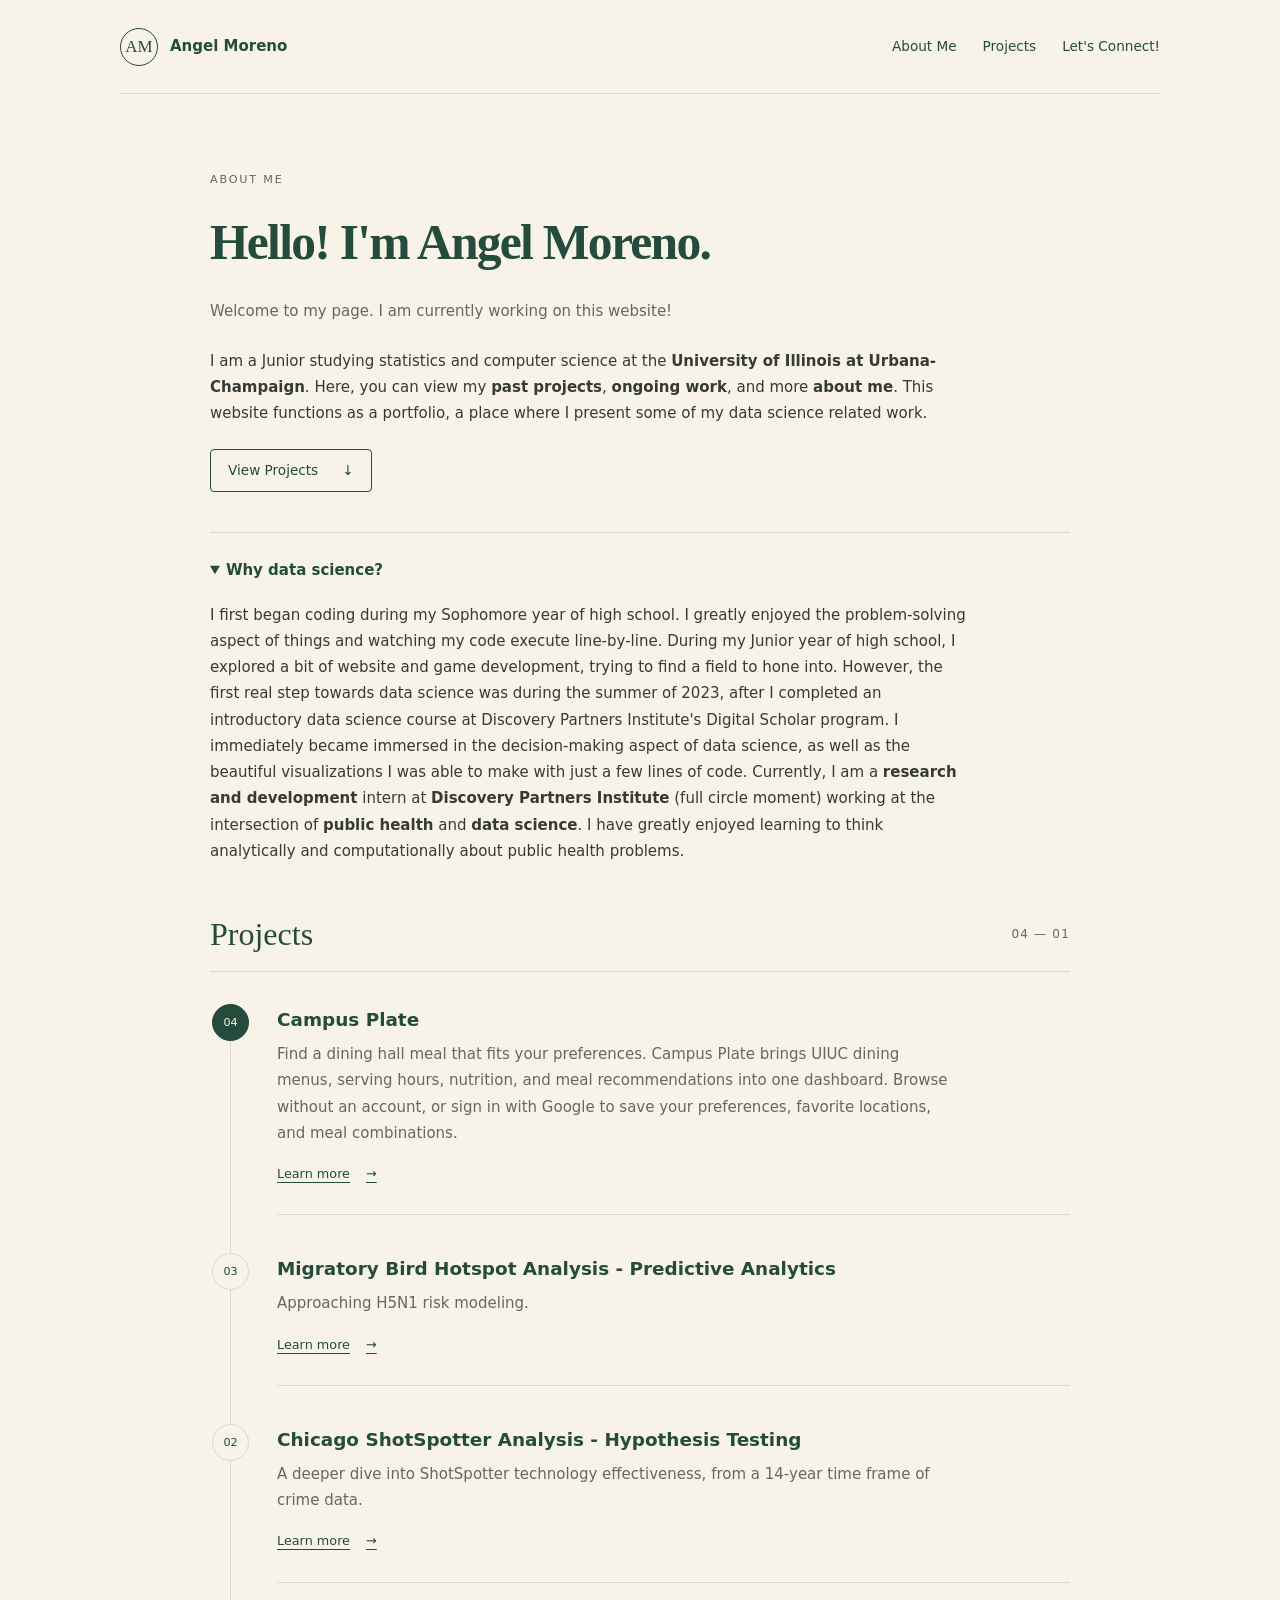
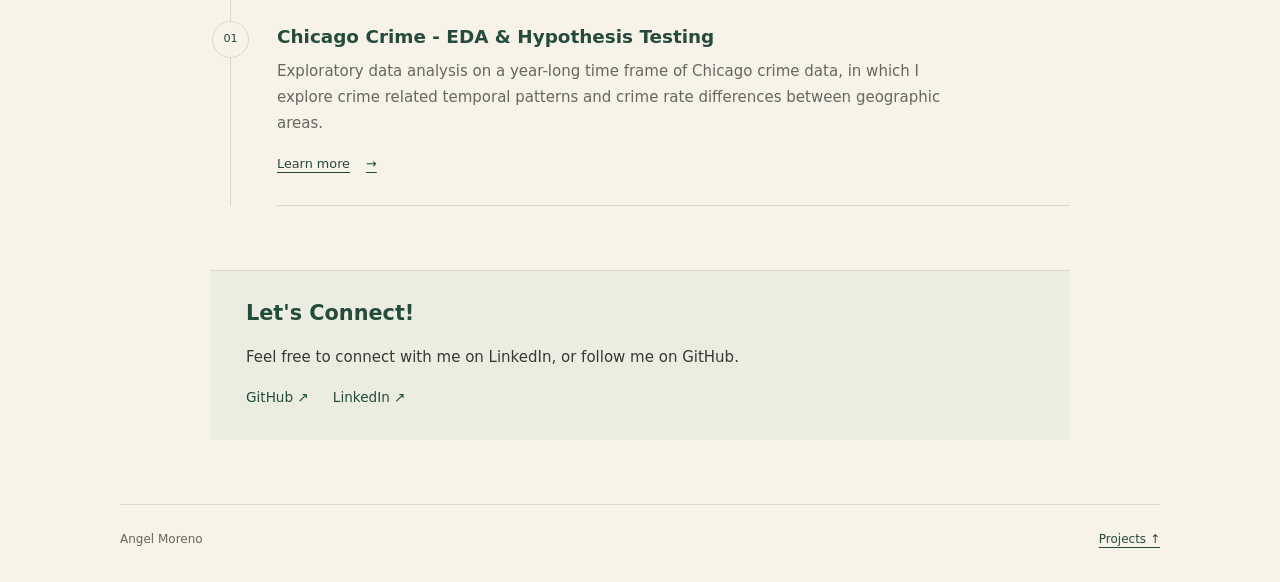
==== commit 4ff532ab: "Revise introduction and personal details in index.html" ====
--- a/index.html
+++ b/index.html
@@ -18,8 +18,8 @@
         <section id="intro" aria-labelledby="intro-title">
             <p class="eyebrow">About Me</p>
             <h1 id="intro-title">Hello! I'm Angel Moreno.</h1>
-            <h2>Welcome to my page -- I am currently working on this website!</h2>
-            <p>I am a current Sophomore studying statistics and computer science at the <b>University of Illinois at Urbana-Champaign</b>. Here, you can view my <b>past projects</b>, <b>ongoing work</b>, and more <b>about me</b>. <br/>To be frank, I decided to launch this website to push myself to work on projects in my free time, as well as for the fun of it. Nonetheless, this will be the centralized place where I keep all my data science related work. </p>
+            <h2>Welcome to my page. I am currently working on this website!</h2>
+            <p>I am a Junior studying statistics and computer science at the <b>University of Illinois at Urbana-Champaign</b>. Here, you can view my <b>past projects</b>, <b>ongoing work</b>, and more <b>about me</b>. This website functions as a portfolio, a place where I present some of my data science related work. </p>
             <a class="button" href="#one">View Projects <span aria-hidden="true">&darr;</span></a>
             <details class="about-details" open>
                 <summary>Why data science?</summary>
